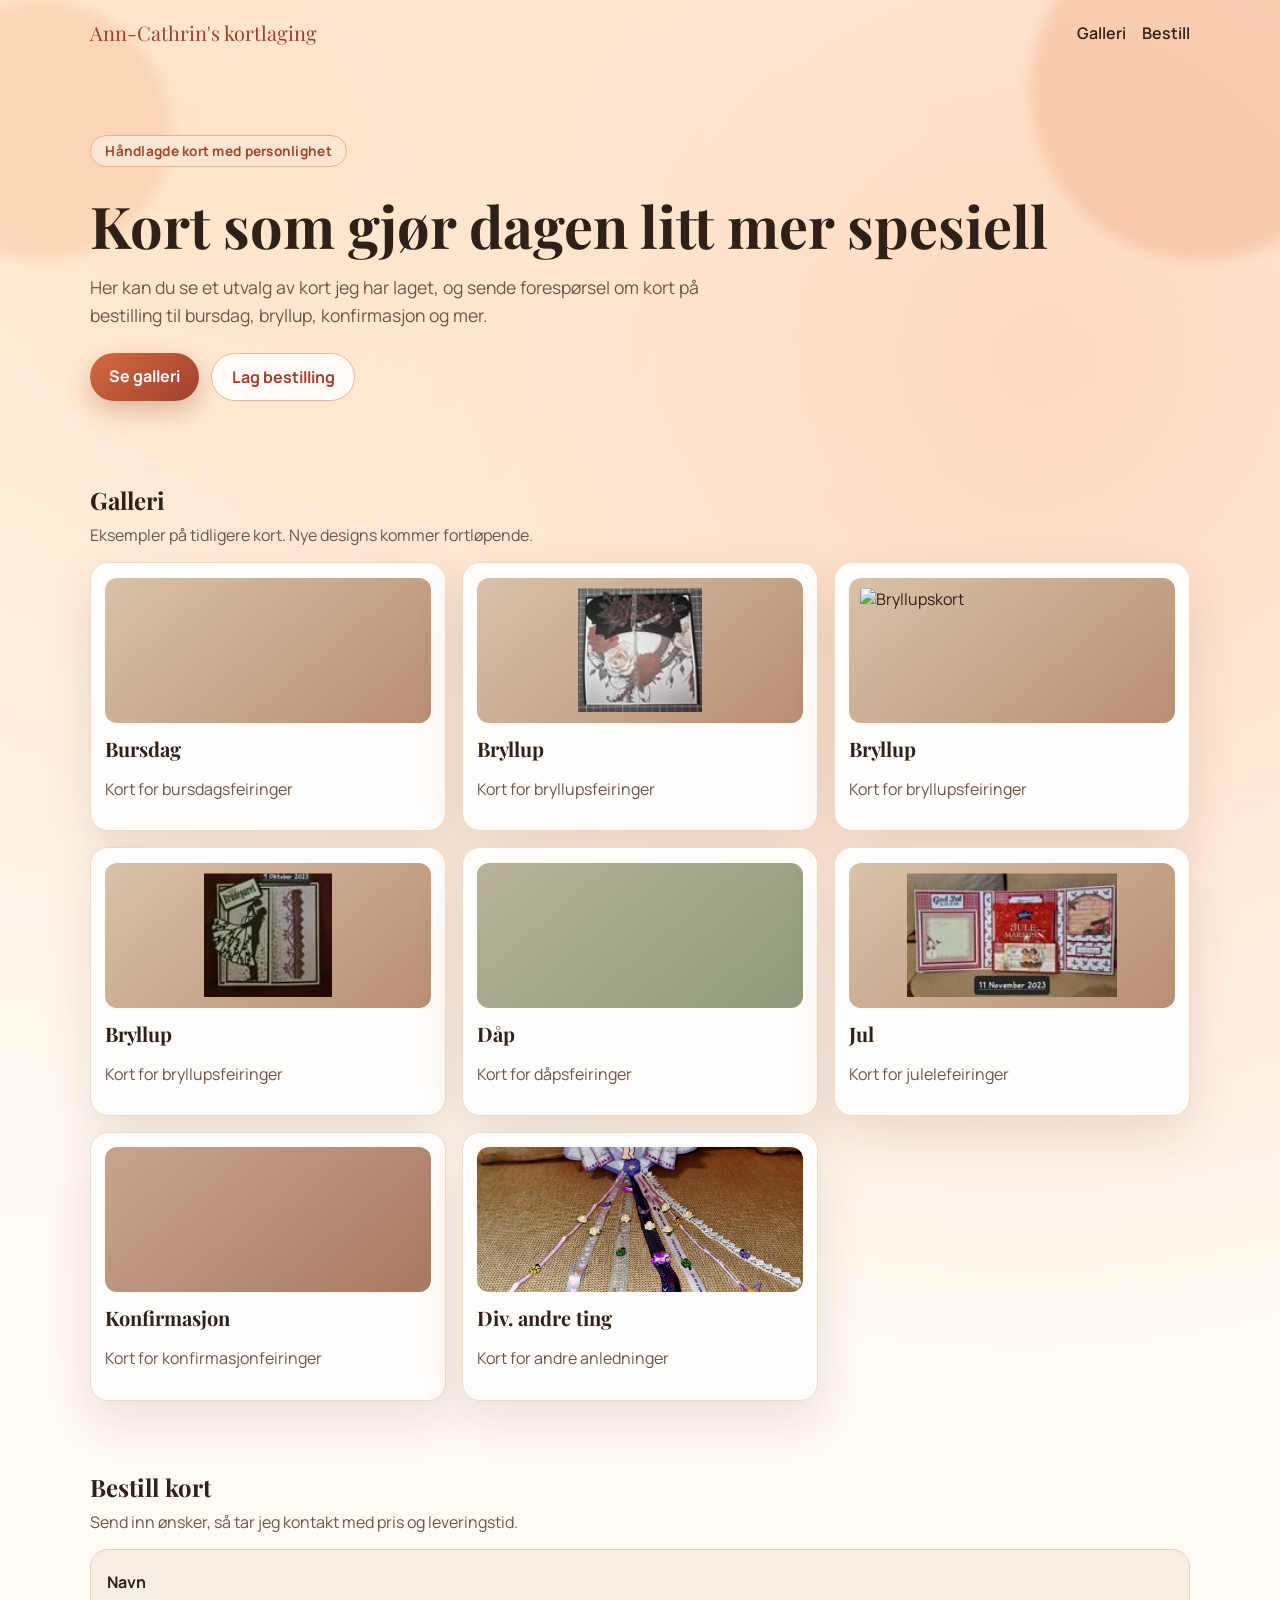
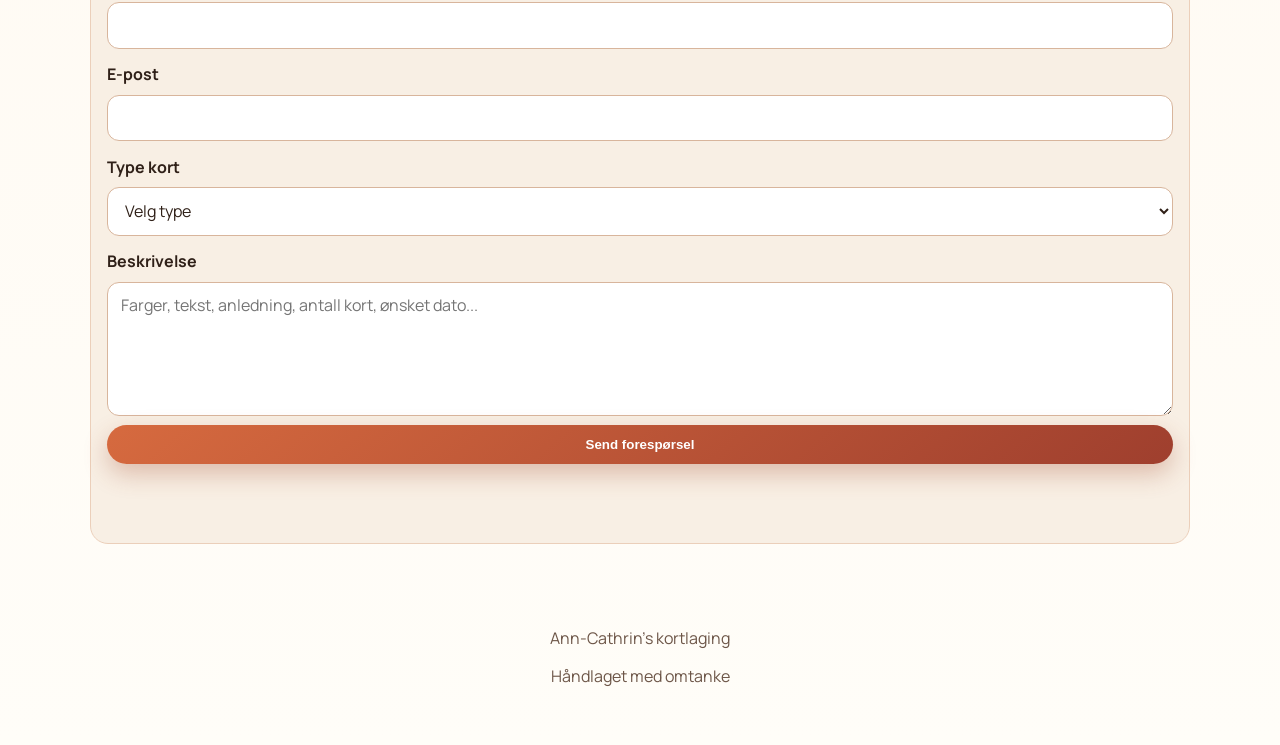
==== index.html @ 99f7aef5 "update2.08" ====
<!DOCTYPE html>
<html lang="no">
<head>
  <meta charset="UTF-8" />
  <meta name="viewport" content="width=device-width, initial-scale=1.0" />
  <title>Ann-Cathrin's kortlaging</title>
  <meta name="description" content="Håndlagde kort, Design, inspirasjon og kreative prosjekter. Se galleri og send bestilling." />
  <link rel="preconnect" href="https://fonts.googleapis.com" />
  <link rel="preconnect" href="https://fonts.gstatic.com" crossorigin />
  <link href="https://fonts.googleapis.com/css2?family=Manrope:wght@400;500;700;800&family=Playfair+Display:wght@600;700&display=swap" rel="stylesheet" />
  <link rel="stylesheet" href="styles.css" />
</head>
<body>
  <div class="bg-shape bg-shape-1" aria-hidden="true"></div>
  <div class="bg-shape bg-shape-2" aria-hidden="true"></div>
  <header class="hero" id="hjem">
    <nav class="top-nav container">
      <a class="brand" href="#hjem">Ann-Cathrin's kortlaging</a>
      <div class="nav-links">
        <a class="gallery-link" href="#galleri">Galleri</a>
        <a href="#bestilling">Bestill</a>
      </div>
    </nav>

    <section class="hero-content container">
      <p class="badge">Håndlagde kort med personlighet</p>
      <h1>Kort som gjør dagen litt mer spesiell</h1>
      <p class="lead">Her kan du se et utvalg av kort jeg har laget, og sende forespørsel om kort på bestilling til bursdag, bryllup, konfirmasjon og mer.</p>
      <div class="hero-actions">
        <a class="button primary gallery-link" href="#galleri">Se galleri</a>
        <a class="button ghost" href="#bestilling">Lag bestilling</a>
      </div>
    </section>
  </header>

  <main>
    <section id="galleri" class="container section">
      <div class="section-header">
        <h2>Galleri</h2>
        <p>Eksempler på tidligere kort. Nye designs kommer fortløpende.</p>
      </div>

      <div class="card-grid" id="cardGrid">
        <a class="card-link" href="#galleri" data-filter="bursdag">
          <article class="kortkort" data-kategori="bursdag">
            <div class="kortbilde farge-1"></div>
            <h3>Bursdag</h3>
            <p>Kort for bursdagsfeiringer</p>
          </article>
        </a>

        <a class="card-link" href="#galleri" data-filter="bryllup">
          <article class="kortkort" data-kategori="bryllup">
            <img class="kortbilde kortbilde--liten" src="imgs/sma-bilder/Brylup_blomst_liten.jpg" data-large="imgs/store-bilder/Bryllup_blomster.jpg" alt="Bryllupskort" />
            <h3>Bryllup</h3>
            <p>Kort for bryllupsfeiringer</p>
          </article>
        </a>

        <a class="card-link" href="#galleri" data-filter="bryllup">
          <article class="kortkort" data-kategori="bryllup">
            <img class="kortbilde kortbilde--liten" src="imgs/sma-bilder/Bryllup_ekteskap_liten.jpg" data-large="imgs/store-bilder/Bryllup_ekteskap.jpg" alt="Bryllupskort" />
            <h3>Bryllup</h3>
            <p>Kort for bryllupsfeiringer</p>
          </article>
        </a>

        <a class="card-link" href="#galleri" data-filter="bryllup">
          <article class="kortkort" data-kategori="bryllup">
            <img class="kortbilde kortbilde--liten" src="imgs/sma-bilder/Bryllup_brudepar_liten.jpg" data-large="imgs/store-bilder/Bryllup_brudepar.jpg" alt="Bryllupskort" />
            <h3>Bryllup</h3>
            <p>Kort for bryllupsfeiringer</p>
          </article>
        </a>

        <a class="card-link" href="#galleri" data-filter="dåp">
          <article class="kortkort" data-kategori="dåp">
            <div class="kortbilde farge-3"></div>
            <h3>Dåp</h3>
            <p>Kort for dåpsfeiringer</p>
          </article>
        </a>

        <a class="card-link" href="#galleri" data-filter="jul">
          <article class="kortkort" data-kategori="jul">
            <img class="kortbilde kortbilde--liten" src="imgs/sma-bilder/Jul_liten.jpg" data-large="imgs/store-bilder/jul.png" alt="Julekort" />
            <h3>Jul</h3>
            <p>Kort for julelefeiringer</p>
          </article>
        </a>

        <a class="card-link" href="#galleri" data-filter="konfirmasjon">
          <article class="kortkort" data-kategori="konfirmasjon">
            <div class="kortbilde farge-5"></div>
            <h3>Konfirmasjon</h3>
            <p>Kort for konfirmasjonfeiringer</p>
          </article>
        </a>





        <a class="card-link" href="#galleri" data-filter="div">
          <article class="kortkort" data-kategori="div">
            <img class="kortbilde" src="imgs/store-bilder/Sløyfekort.jpg" alt="Kort for diverse anledninger" />
            <h3>Div. andre ting</h3>
            <p>Kort for andre anledninger</p>
          </article>
        </a>
      </div>

      <section class="kortdetalj" id="kortdetalj" aria-live="polite" hidden>
        <button class="back-button" type="button" id="tilbakeTilGalleri">Tilbake til galleriet</button>
        <div class="kortdetalj-innhold" id="kortdetaljInnhold"></div>
      </section>
    </section>

    <section id="bestilling" class="container section">
      <div class="section-header">
        <h2>Bestill kort</h2>
        <p>Send inn ønsker, så tar jeg kontakt med pris og leveringstid.</p>
      </div>

      <form id="bestillingsSkjema" class="order-form" action="https://formsubmit.co/ann-c-la@online.no" method="POST" novalidate>
        <input type="hidden" name="_captcha" value="false" />
        <label for="navn">Navn</label>
        <input id="navn" name="navn" type="text" required />

        <label for="epost">E-post</label>
        <input id="epost" name="epost" type="email" required />

        <label for="kategori">Type kort</label>
        <select id="kategori" name="kategori" required>
          <option value="">Velg type</option>
          <option value="Bursdag">Bursdag</option>
          <option value="Bryllup">Bryllup</option>
          <option value="Konfirmasjon">Konfirmasjon</option>
          <option value="Jul">Jul</option>
          <option value="Dåp">Dåp</option>
          <option value="Div. andre ting">Div. andre ting</option>
        </select>

        <label for="beskrivelse">Beskrivelse</label>
        <textarea id="beskrivelse" name="beskrivelse" rows="5" placeholder="Farger, tekst, anledning, antall kort, ønsket dato..." required></textarea>

        <button class="button primary" type="submit">Send forespørsel</button>
        <p class="form-status" id="formStatus" aria-live="polite"></p>
      </form>
    </section>
  </main>

  <footer class="footer">
    <p>Ann-Cathrin's kortlaging</p>
    <p>Håndlaget med omtanke</p>
  </footer>

  <script src="script.js"></script>
</body>
</html>
---- styles.css ----
:root {
  --bg: #fff7ee;
  --surface: #fffdfb;
  --surface-2: #f8efe4;
  --ink: #2f2018;
  --muted: #6d5648;
  --accent: #d66a3f;
  --accent-2: #9f3f2e;
  --ring: #e6a57e;
  --earth-sand: #d8c2a9;
  --earth-clay: #b98f72;
  --radius: 18px;
  --shadow: 0 20px 50px rgba(80, 42, 22, 0.12);
}

* {
  box-sizing: border-box;
}

html,
body {
  margin: 0;
  padding: 0;
}

body {
  font-family: "Manrope", sans-serif;
  color: var(--ink);
  background: radial-gradient(circle at 15% 5%, #ffe4c9 0%, transparent 40%),
              radial-gradient(circle at 80% 15%, #ffd8bf 0%, transparent 45%),
              linear-gradient(180deg, #fff6ec 0%, #fffdf8 100%);
  overflow-x: hidden;
}

.container {
  width: min(1100px, 92%);
  margin: 0 auto;
}

.bg-shape {
  position: fixed;
  z-index: -1;
  border-radius: 999px;
  filter: blur(6px);
  opacity: 0.45;
}

.bg-shape-1 {
  --earth-sand: #d8c2a9;
  --earth-clay: #b98f72;
  --earth-olive: #a6a27d;
  --earth-rose: #c39a87;
  width: 340px;
  height: 340px;
  top: -80px;
  right: -90px;
  background: #f0b289;
}

.bg-shape-2 {
  width: 260px;
  height: 260px;
  background: linear-gradient(140deg, var(--earth-sand), var(--earth-clay));
  object-fit: contain;
  padding: 0.65rem;
  left: -90px;
  background: #f6c39c;
}

.top-nav {
  display: flex;
  justify-content: space-between;
  align-items: center;
  padding: 1.2rem 0;
}

.brand {
  font-family: "Playfair Display", serif;
  font-size: 1.25rem;
  color: var(--accent-2);
  text-decoration: none;
}

.nav-links {
  display: flex;
  gap: 1rem;
}

.nav-links a {
  text-decoration: none;
  color: var(--ink);
  font-weight: 600;
}

.hero {
  position: relative;
}

.hero-content {
  padding: 3.5rem 0 3rem;
  animation: fadeUp 0.8s ease-out both;
}

.badge {
  display: inline-block;
  background: #fbe5d3;
  color: #9e4628;
  border: 1px solid #e8b28f;
  border-radius: 999px;
  padding: 0.38rem 0.9rem;
  font-size: 0.85rem;
  font-weight: 700;
  letter-spacing: 0.02em;
}

h1,
h2,
h3 {
  font-family: "Playfair Display", serif;
  margin: 0;
}

h1 {
  margin-top: 0.8rem;
  font-size: clamp(2rem, 5vw, 3.6rem);
  line-height: 1.1;
}

.lead {
  max-width: 640px;
  color: var(--muted);
  font-size: 1.1rem;
  line-height: 1.6;
  margin-top: 1rem;
}

.hero-actions {
  display: flex;
  gap: 0.75rem;
  margin-top: 1.5rem;
}

.button {
  appearance: none;
  border: 0;
  border-radius: 999px;
  padding: 0.75rem 1.2rem;
  font-weight: 700;
  text-decoration: none;
  cursor: pointer;
  transition: transform 0.2s ease, box-shadow 0.2s ease;
}

.button:hover {
  transform: translateY(-2px);
}

.button.primary {
  background: linear-gradient(140deg, var(--accent), var(--accent-2));
  color: #fff;
  box-shadow: 0 10px 24px rgba(158, 70, 40, 0.3);
}

.button.ghost {
  background: rgba(255, 255, 255, 0.8);
  color: var(--accent-2);
  border: 1px solid #e6b89a;
}

.section {
  padding: 2.2rem 0;
}

.section-header {
  margin-bottom: 1rem;
}

.section-header p {
  color: var(--muted);
  margin-top: 0.5rem;
}

.filters {
  display: flex;
  flex-wrap: wrap;
  gap: 0.55rem;
  margin: 1rem 0 1.2rem;
}

.filter-btn {
  border: 1px solid #e2b695;
  background: var(--surface);
  color: #754c37;
  border-radius: 999px;
  padding: 0.5rem 0.95rem;
  font-weight: 700;
  cursor: pointer;
}

.filter-btn.active {
  background: #ffe1ca;
  border-color: #d9875e;
}

.card-grid {
  display: grid;
  grid-template-columns: repeat(3, minmax(0, 1fr));
  gap: 1rem;
}

.card-link {
  color: inherit;
  text-decoration: none;
}

.card-link:focus-visible,
.back-button:focus-visible {
  outline: 3px solid var(--ring);
  outline-offset: 4px;
}

.kortdetalj {
  margin-top: 1.5rem;
  padding: 1.2rem;
  background: var(--surface);
  border: 1px solid #efdac8;
  border-radius: var(--radius);
  box-shadow: var(--shadow);
}

.back-button {
  border: 1px solid #d8b59c;
  border-radius: 999px;
  padding: 0.55rem 0.9rem;
  background: #fff;
  color: var(--accent-2);
  font: inherit;
  font-weight: 700;
  cursor: pointer;
}

.kortdetalj-innhold {
  display: grid;
  grid-template-columns: minmax(0, 1.3fr) minmax(220px, 0.7fr);
  gap: 1.5rem;
  align-items: center;
  margin-top: 1.2rem;
}

.detaljbilde {
  width: 100%;
  min-height: 320px;
  max-height: 620px;
  object-fit: contain;
  border-radius: 12px;
}

.detaljtekst h3 {
  font-size: clamp(1.6rem, 4vw, 2.4rem);
}

.detaljtekst p:last-child {
  color: var(--muted);
  line-height: 1.6;
}

.kortkort {
  background: var(--surface);
  border: 1px solid #efdac8;
  border-radius: var(--radius);
  padding: 0.9rem;
  box-shadow: var(--shadow);
  opacity: 0;
  transform: translateY(16px);
  animation: cardIn 0.6s ease forwards;
}

.kortkort:nth-child(2) { animation-delay: 0.06s; }
.kortkort:nth-child(3) { animation-delay: 0.12s; }
.kortkort:nth-child(4) { animation-delay: 0.18s; }
.kortkort:nth-child(5) { animation-delay: 0.24s; }
.kortkort:nth-child(6) { animation-delay: 0.3s; }

.kortbilde {
  width: 100%;
  height: 145px;
  object-fit: cover;
  border-radius: 12px;
  margin-bottom: 0.75rem;
  display: block;
}

.kortbilde--liten {
  width: 100%;
  height: 145px;
  max-width: 100%;
  object-fit: contain;
  background: linear-gradient(140deg, var(--earth-sand), var(--earth-clay));
  padding: 0.65rem;
}

.kortdetalj[hidden] {
  display: none;
}

.farge-1 { background: linear-gradient(140deg, #d8c2a9, #b98f72); }
.farge-2 { background: linear-gradient(140deg, #cbb9a4, #a6a27d); }
.farge-3 { background: linear-gradient(140deg, #b7b39a, #8f9b7a); }
.farge-4 { background: linear-gradient(140deg, #d3bd91, #a7895d); }
.farge-5 { background: linear-gradient(140deg, #c9a58e, #a87961); }
.farge-6 { background: linear-gradient(140deg, #c9b0a0, #9e8172); }

.kortkort h3 {
  font-size: 1.25rem;
}

.kortkort p {
  color: var(--muted);
}

.order-form {
  display: grid;
  gap: 0.6rem;
  background: var(--surface-2);
  border: 1px solid #ebcfba;
  border-radius: var(--radius);
  padding: 1rem;
}

.order-form label {
  font-weight: 700;
  margin-top: 0.3rem;
}

.order-form input,
.order-form select,
.order-form textarea {
  border: 1px solid #d8b59c;
  border-radius: 12px;
  padding: 0.7rem 0.8rem;
  font: inherit;
  color: var(--ink);
  background: #fff;
}

.order-form input:focus,
.order-form select:focus,
.order-form textarea:focus {
  outline: 3px solid color-mix(in srgb, var(--ring) 45%, transparent);
  border-color: var(--accent);
}

.form-status {
  min-height: 1.3em;
  color: #874831;
  font-weight: 600;
}

.footer {
  text-align: center;
  color: var(--muted);
  padding: 2rem 1rem 2.6rem;
}

@keyframes fadeUp {
  from {
    opacity: 0;
    transform: translateY(12px);
  }
  to {
    opacity: 1;
    transform: translateY(0);
  }
}

@keyframes cardIn {
  to {
    opacity: 1;
    transform: translateY(0);
  }
}

@media (max-width: 900px) {
  .card-grid {
    grid-template-columns: repeat(2, minmax(0, 1fr));
  }
}

@media (max-width: 640px) {
  .top-nav {
    flex-direction: column;
    gap: 0.8rem;
  }

  .hero-actions {
    flex-direction: column;
    align-items: flex-start;
  }

  .card-grid {
    grid-template-columns: 1fr;
  }
}
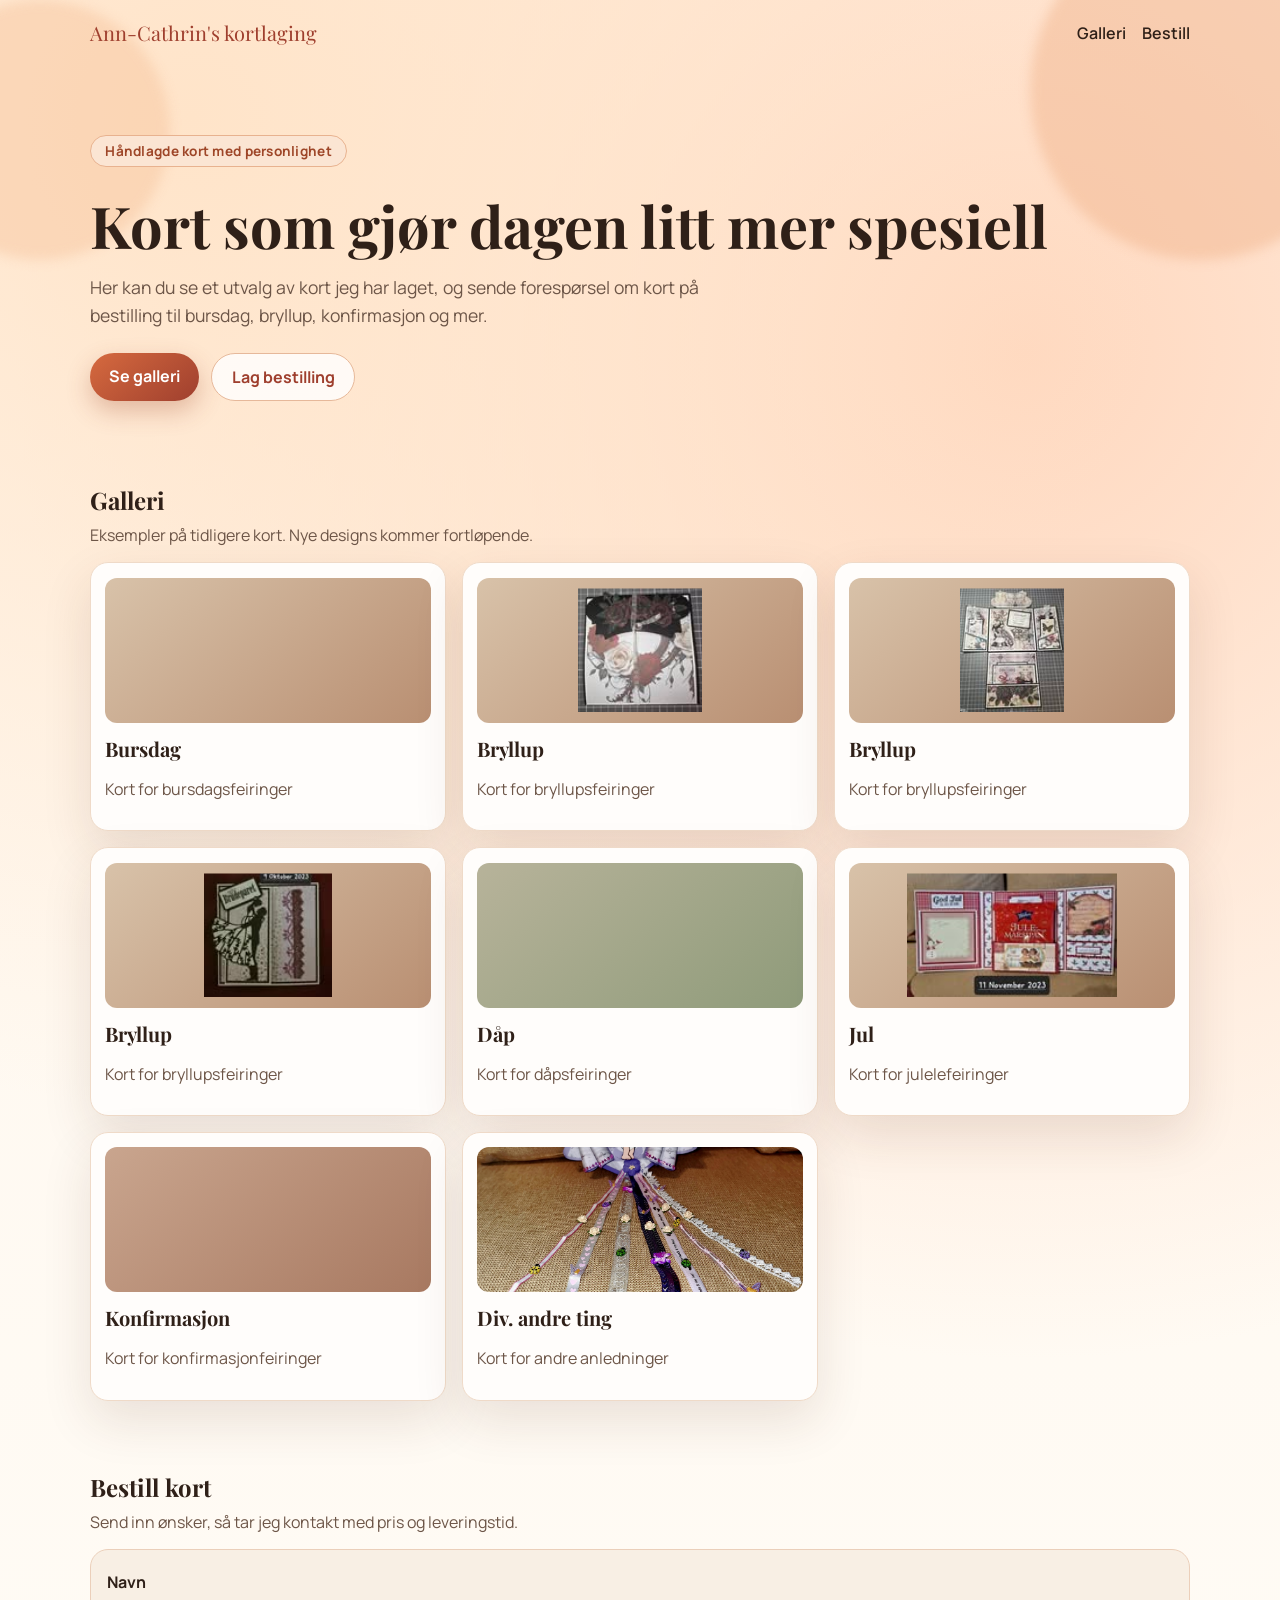
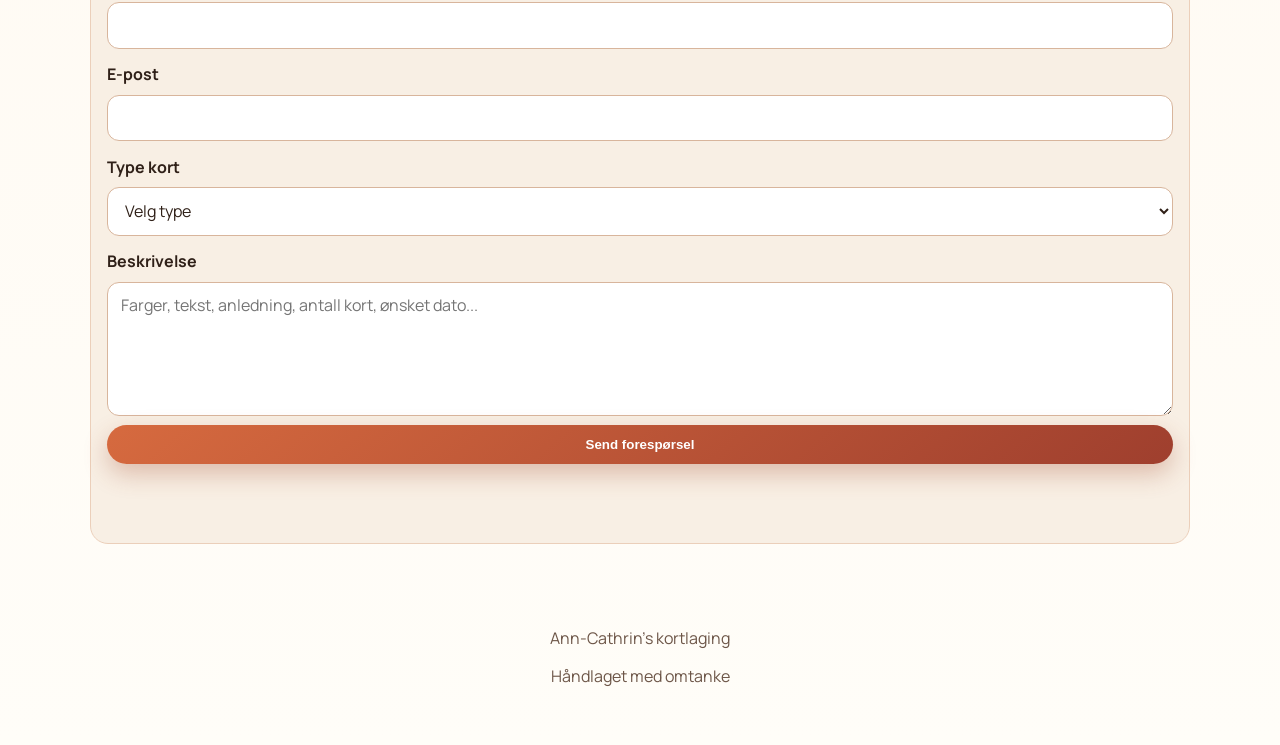
==== commit 739f19e5: "update2.09" ====
--- a/index.html
+++ b/index.html
@@ -59,7 +59,7 @@
 
         <a class="card-link" href="#galleri" data-filter="bryllup">
           <article class="kortkort" data-kategori="bryllup">
-            <img class="kortbilde kortbilde--liten" src="imgs/sma-bilder/Bryllup_ekteskap_liten.jpg" data-large="imgs/store-bilder/Bryllup_ekteskap.jpg" alt="Bryllupskort" />
+            <img class="kortbilde kortbilde--liten" src="imgs/sma-bilder/Bryllup_Ekteskap_liten.jpg" data-large="imgs/store-bilder/Bryllup_Ekteskap.jpg" alt="Bryllupskort" />
             <h3>Bryllup</h3>
             <p>Kort for bryllupsfeiringer</p>
           </article>
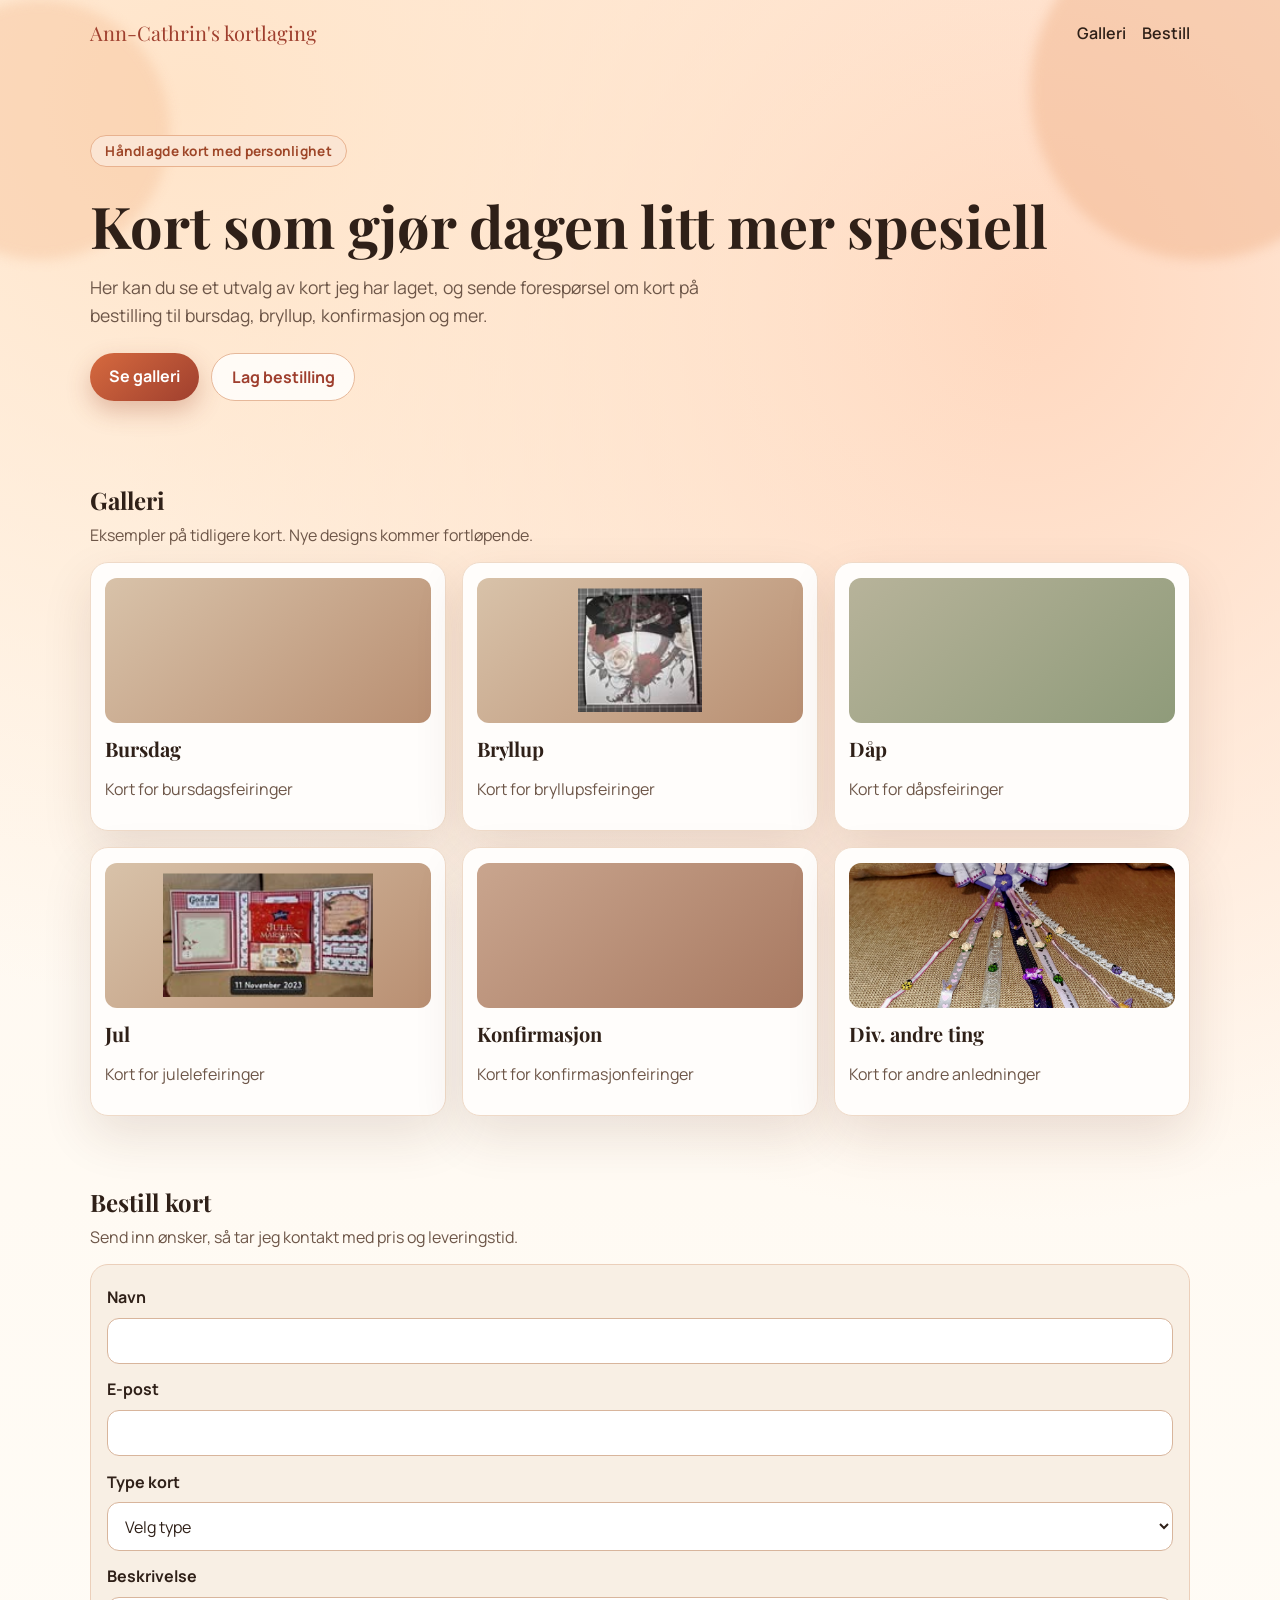
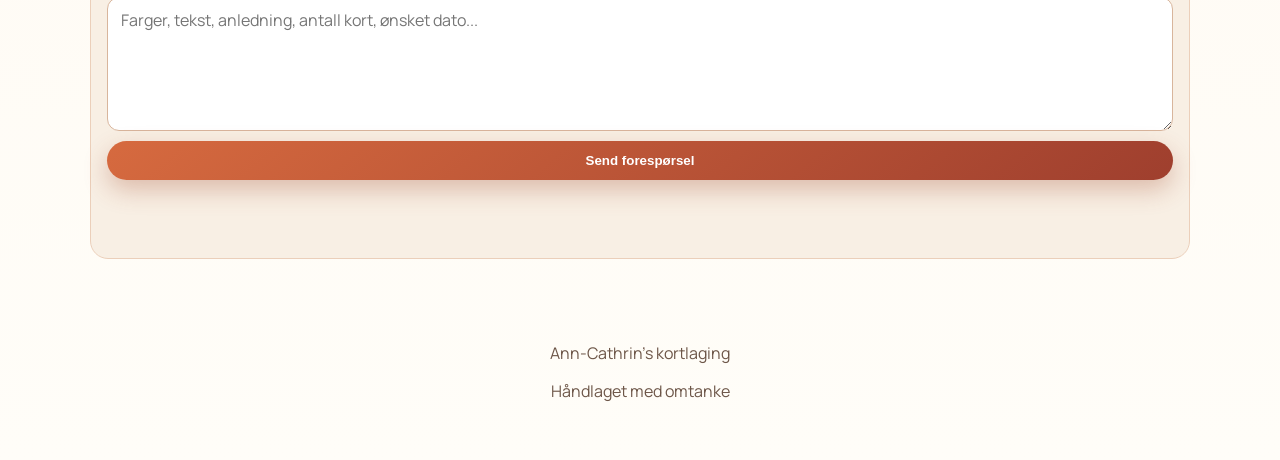
==== commit cfc05252: "update2.10" ====
--- a/index.html
+++ b/index.html
@@ -41,7 +41,7 @@
       </div>
 
       <div class="card-grid" id="cardGrid">
-        <a class="card-link" href="#galleri" data-filter="bursdag">
+        <a class="card-link" href="#galleri" data-filter="bursdag" data-main="true">
           <article class="kortkort" data-kategori="bursdag">
             <div class="kortbilde farge-1"></div>
             <h3>Bursdag</h3>
@@ -49,7 +49,7 @@
           </article>
         </a>
 
-        <a class="card-link" href="#galleri" data-filter="bryllup">
+        <a class="card-link" href="#galleri" data-filter="bryllup" data-main="true">
           <article class="kortkort" data-kategori="bryllup">
             <img class="kortbilde kortbilde--liten" src="imgs/sma-bilder/Brylup_blomst_liten.jpg" data-large="imgs/store-bilder/Bryllup_blomster.jpg" alt="Bryllupskort" />
             <h3>Bryllup</h3>
@@ -57,7 +57,7 @@
           </article>
         </a>
 
-        <a class="card-link" href="#galleri" data-filter="bryllup">
+        <a class="card-link" href="#galleri" data-filter="bryllup" data-main="false">
           <article class="kortkort" data-kategori="bryllup">
             <img class="kortbilde kortbilde--liten" src="imgs/sma-bilder/Bryllup_Ekteskap_liten.jpg" data-large="imgs/store-bilder/Bryllup_Ekteskap.jpg" alt="Bryllupskort" />
             <h3>Bryllup</h3>
@@ -65,7 +65,7 @@
           </article>
         </a>
 
-        <a class="card-link" href="#galleri" data-filter="bryllup">
+        <a class="card-link" href="#galleri" data-filter="bryllup" data-main="false">
           <article class="kortkort" data-kategori="bryllup">
             <img class="kortbilde kortbilde--liten" src="imgs/sma-bilder/Bryllup_brudepar_liten.jpg" data-large="imgs/store-bilder/Bryllup_brudepar.jpg" alt="Bryllupskort" />
             <h3>Bryllup</h3>
@@ -73,7 +73,7 @@
           </article>
         </a>
 
-        <a class="card-link" href="#galleri" data-filter="dåp">
+        <a class="card-link" href="#galleri" data-filter="dåp" data-main="true" data-main="true">
           <article class="kortkort" data-kategori="dåp">
             <div class="kortbilde farge-3"></div>
             <h3>Dåp</h3>
@@ -81,7 +81,7 @@
           </article>
         </a>
 
-        <a class="card-link" href="#galleri" data-filter="jul">
+        <a class="card-link" href="#galleri" data-filter="jul" data-main="true" data-main="true">
           <article class="kortkort" data-kategori="jul">
             <img class="kortbilde kortbilde--liten" src="imgs/sma-bilder/Jul_liten.jpg" data-large="imgs/store-bilder/jul.png" alt="Julekort" />
             <h3>Jul</h3>
@@ -89,7 +89,7 @@
           </article>
         </a>
 
-        <a class="card-link" href="#galleri" data-filter="konfirmasjon">
+        <a class="card-link" href="#galleri" data-filter="konfirmasjon" data-main="true" data-main="true">
           <article class="kortkort" data-kategori="konfirmasjon">
             <div class="kortbilde farge-5"></div>
             <h3>Konfirmasjon</h3>
@@ -101,7 +101,7 @@
 
 
 
-        <a class="card-link" href="#galleri" data-filter="div">
+        <a class="card-link" href="#galleri" data-filter="div" data-main="true">
           <article class="kortkort" data-kategori="div">
             <img class="kortbilde" src="imgs/store-bilder/Sløyfekort.jpg" alt="Kort for diverse anledninger" />
             <h3>Div. andre ting</h3>
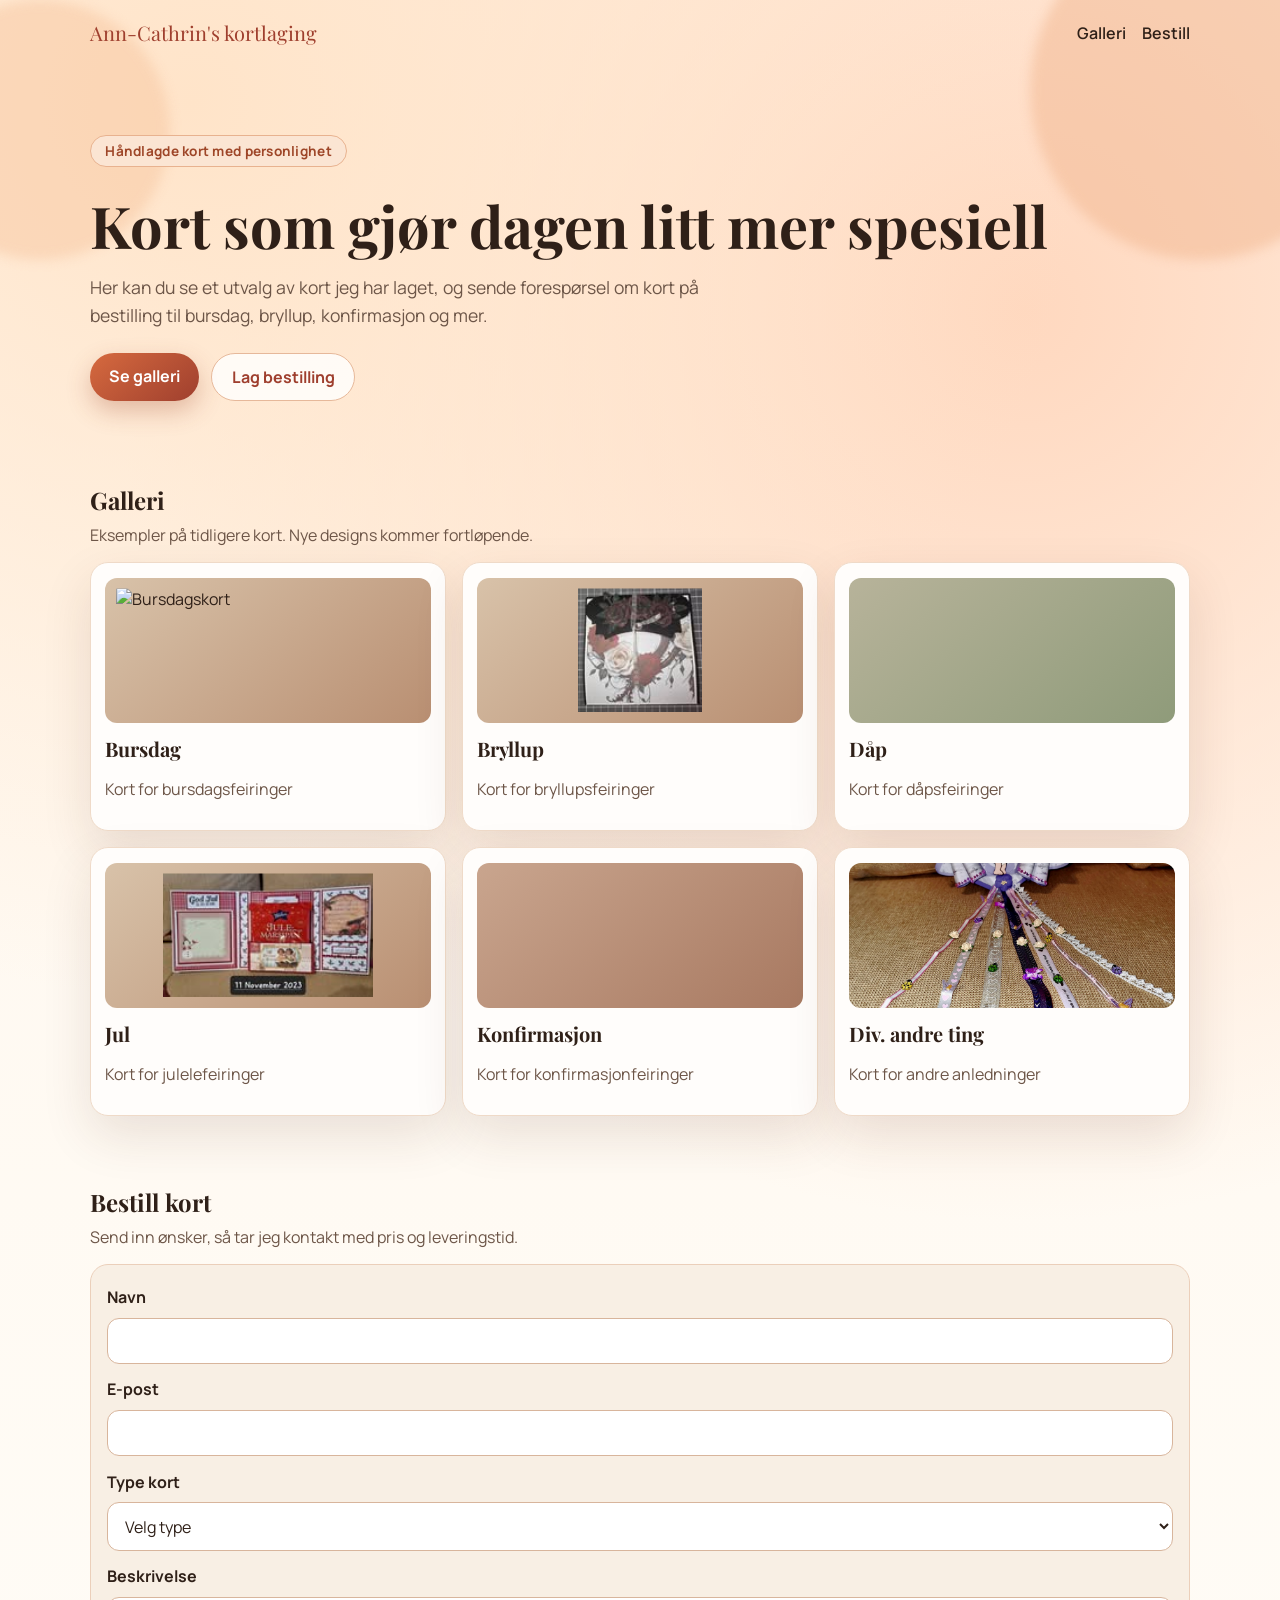
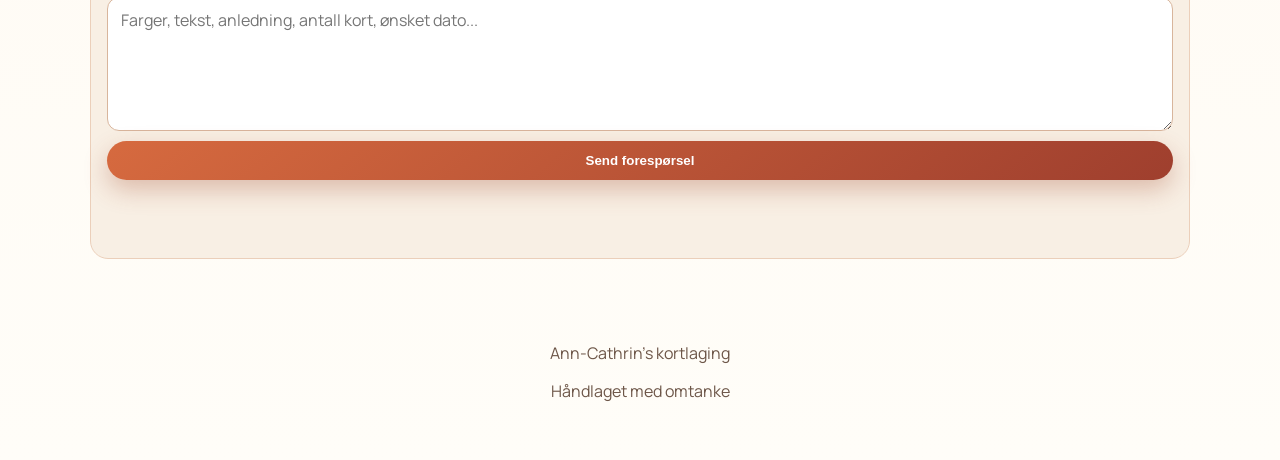
==== commit 5259026d: "update2.11" ====
--- a/index.html
+++ b/index.html
@@ -43,7 +43,7 @@
       <div class="card-grid" id="cardGrid">
         <a class="card-link" href="#galleri" data-filter="bursdag" data-main="true">
           <article class="kortkort" data-kategori="bursdag">
-            <div class="kortbilde farge-1"></div>
+            <img class="kortbilde kortbilde--liten" src="imgs/sma-bilder/Bursdag_liten.jpg" data-large="imgs/store-bilder/Bursdag_ung_dame.jpg" alt="Bursdagskort" />
             <h3>Bursdag</h3>
             <p>Kort for bursdagsfeiringer</p>
           </article>
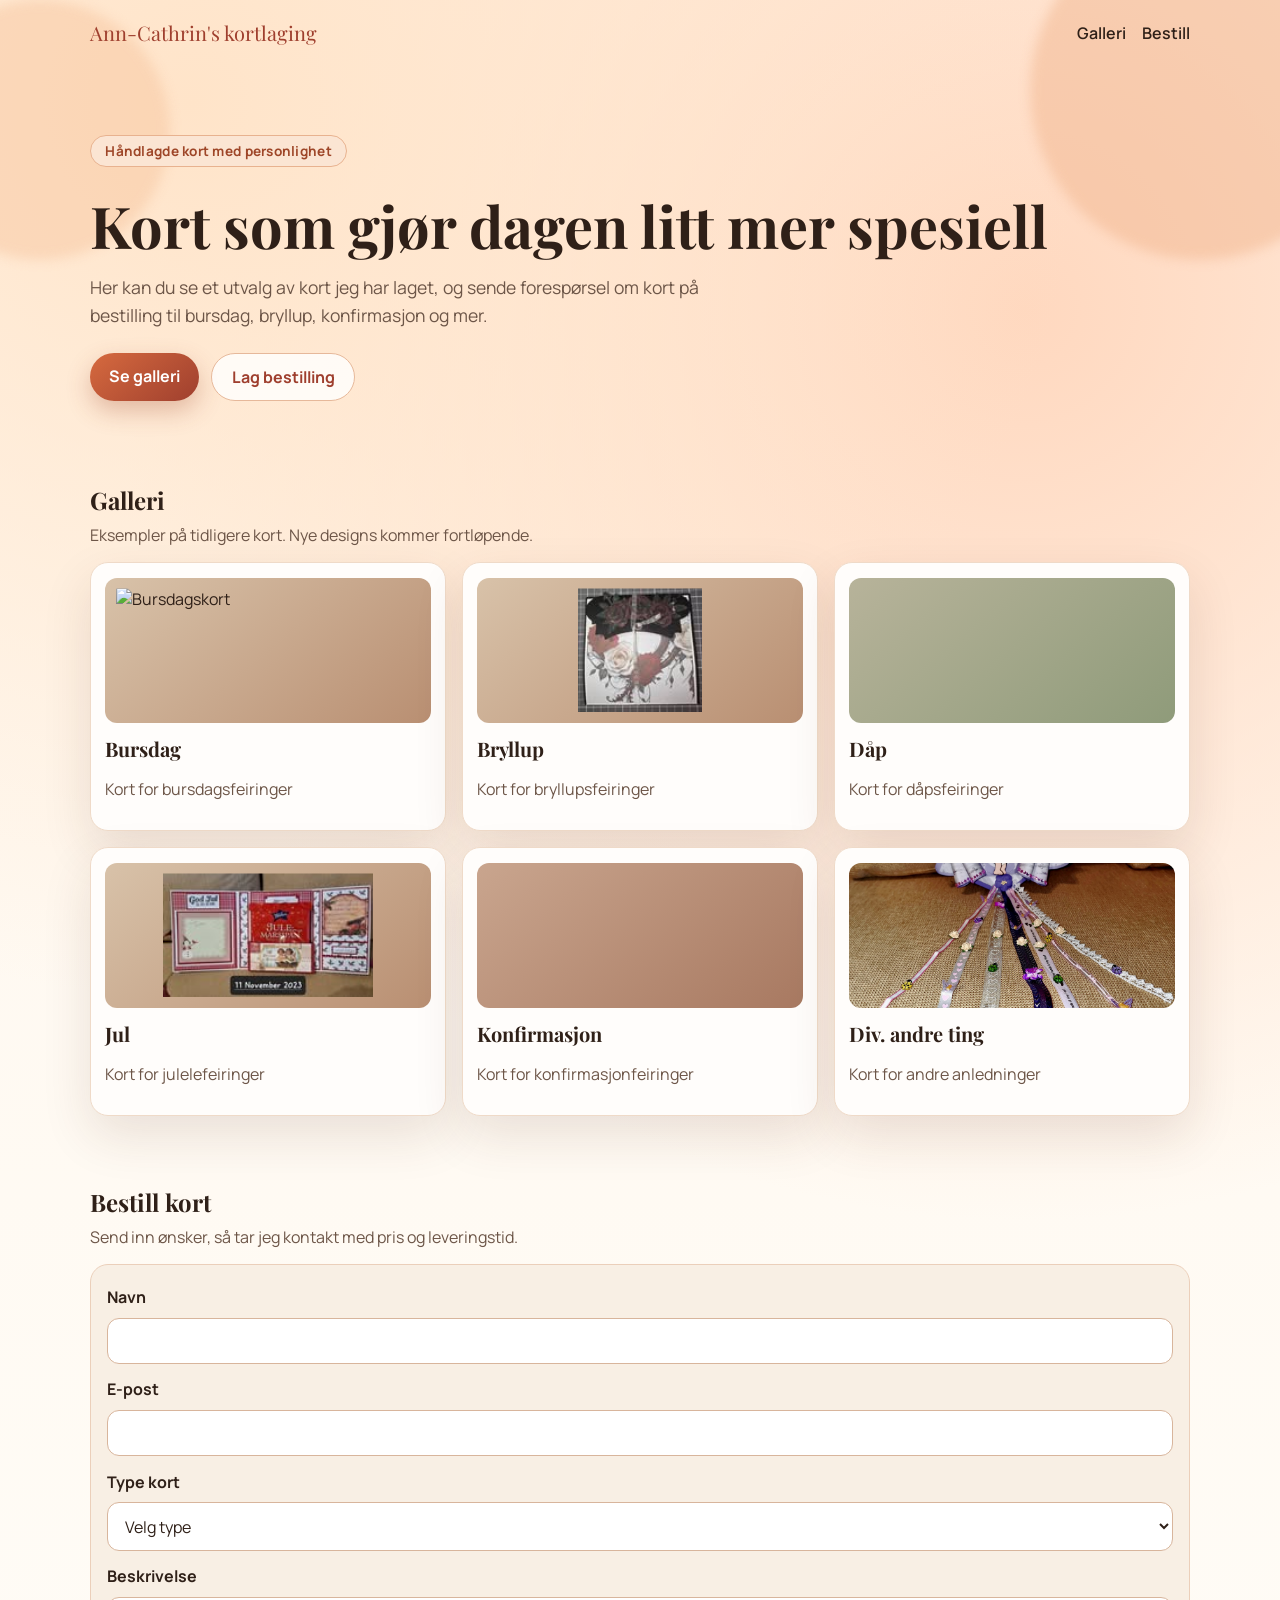
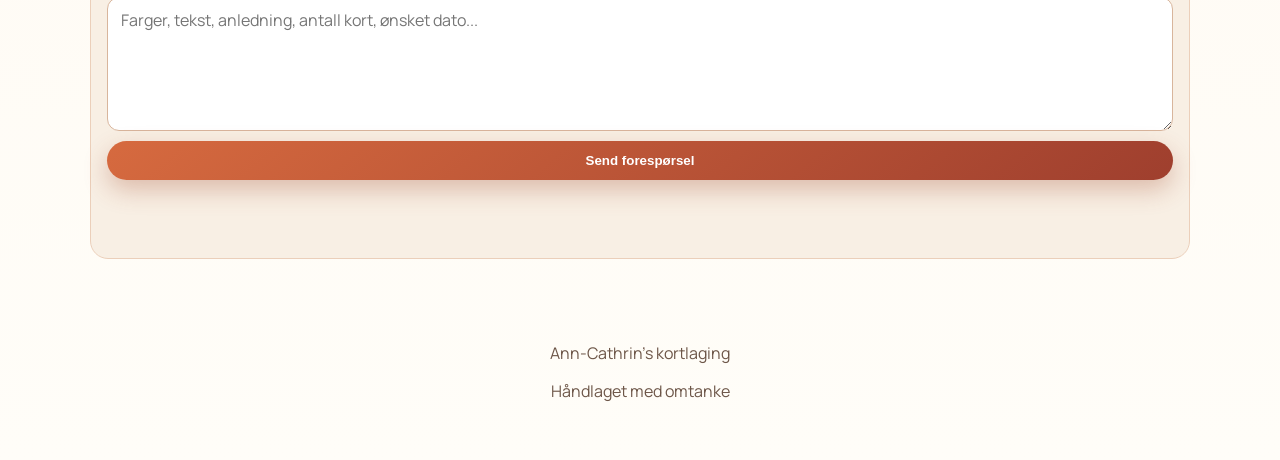
==== commit 39e477f9: "update2.12" ====
--- a/index.html
+++ b/index.html
@@ -43,7 +43,7 @@
       <div class="card-grid" id="cardGrid">
         <a class="card-link" href="#galleri" data-filter="bursdag" data-main="true">
           <article class="kortkort" data-kategori="bursdag">
-            <img class="kortbilde kortbilde--liten" src="imgs/sma-bilder/Bursdag_liten.jpg" data-large="imgs/store-bilder/Bursdag_ung_dame.jpg" alt="Bursdagskort" />
+            <img class="kortbilde kortbilde--liten" src="imgs/sma-bilder/Bursdag_ung_dame-liten.jpg" data-large="imgs/store-bilder/Bursdag_ung_dame.jpg" alt="Bursdagskort" />
             <h3>Bursdag</h3>
             <p>Kort for bursdagsfeiringer</p>
           </article>
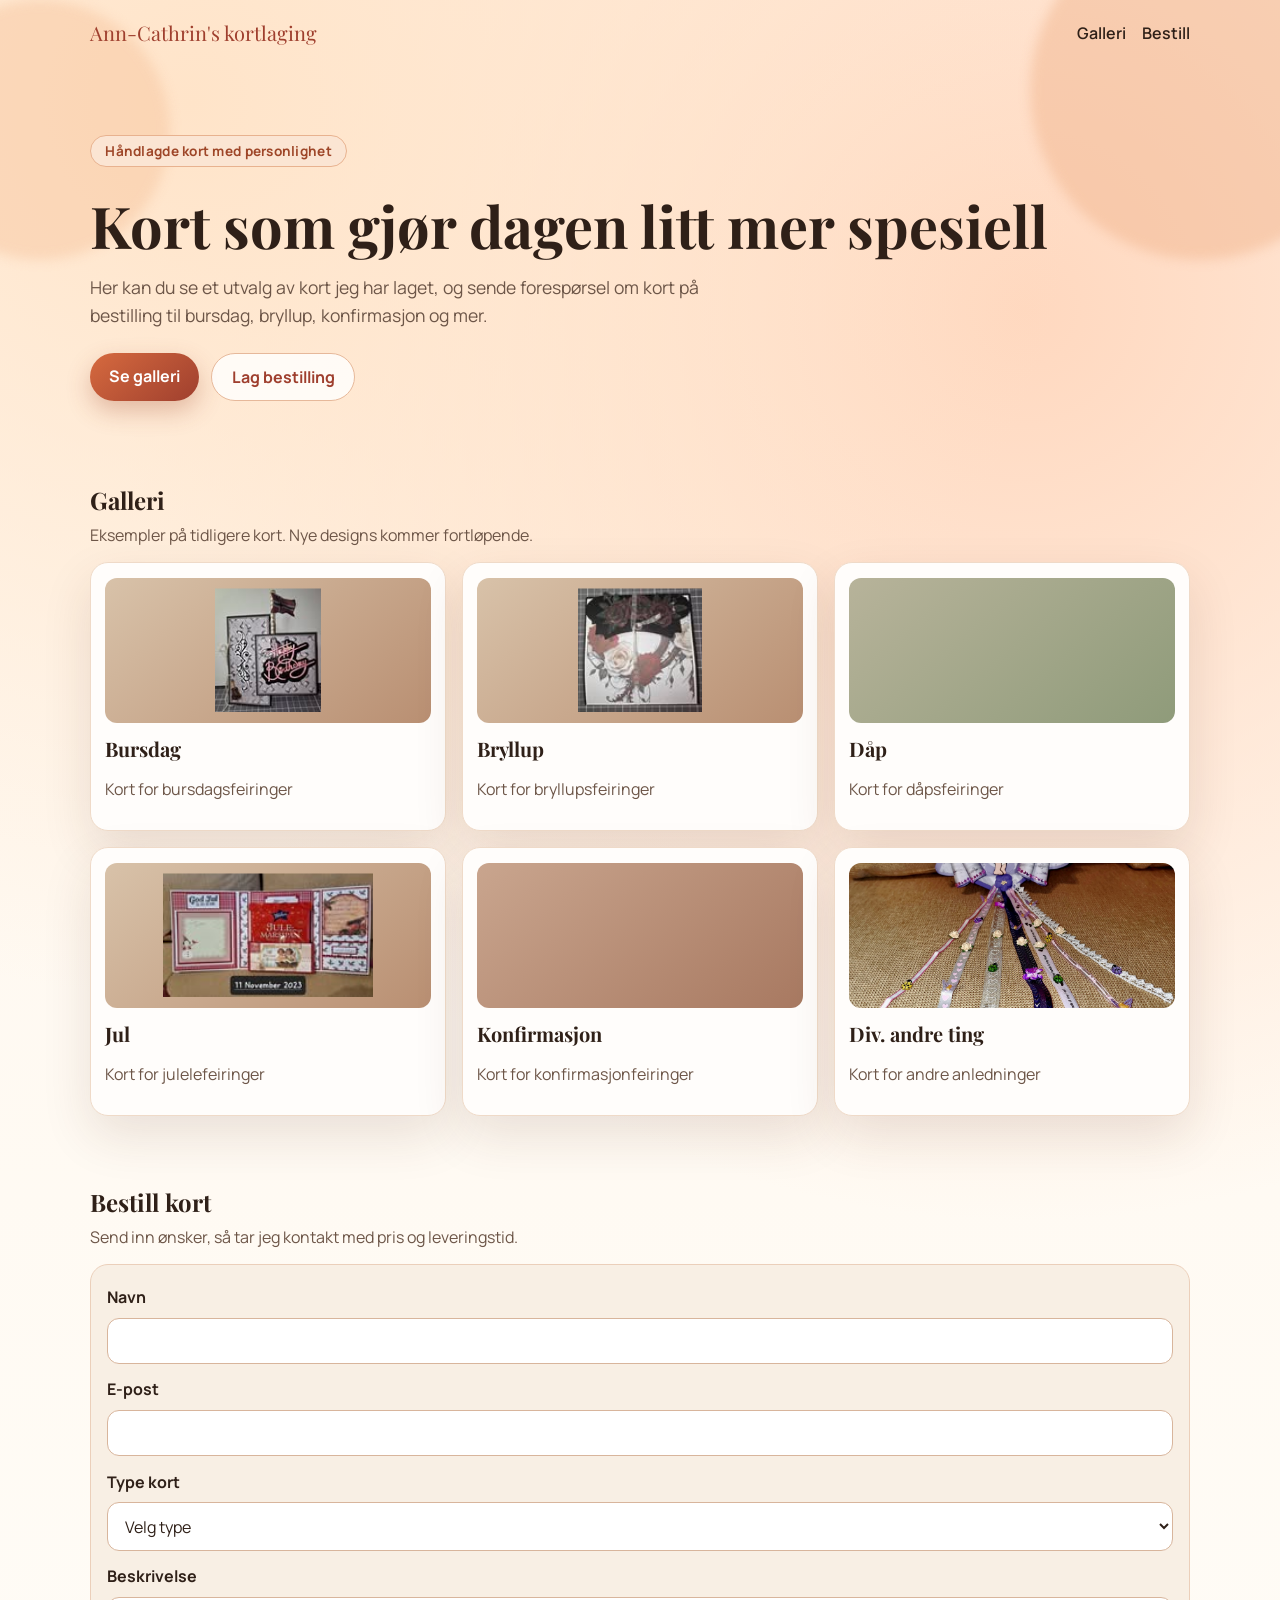
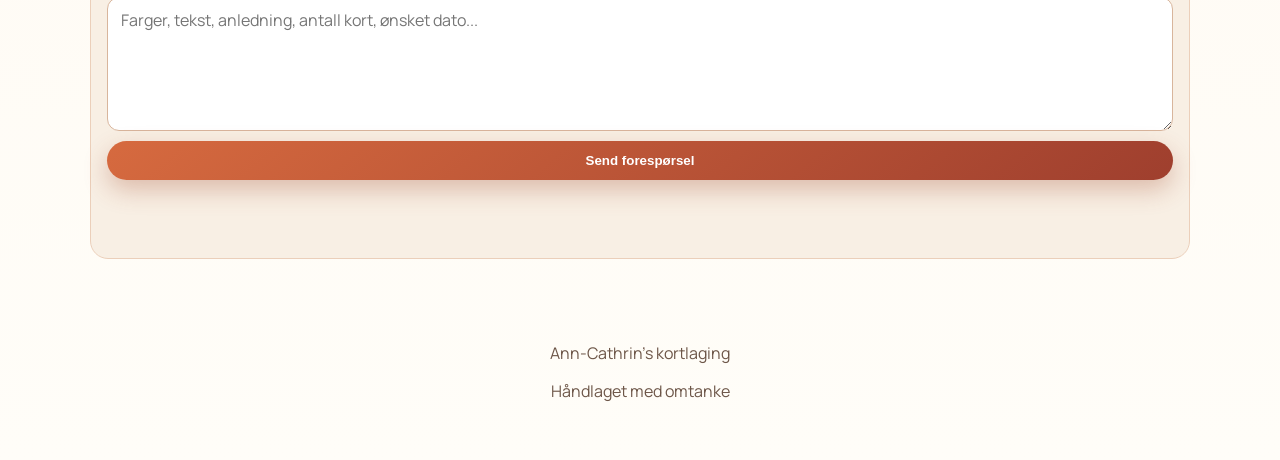
==== commit d7a70889: "update2.13" ====
--- a/index.html
+++ b/index.html
@@ -43,7 +43,7 @@
       <div class="card-grid" id="cardGrid">
         <a class="card-link" href="#galleri" data-filter="bursdag" data-main="true">
           <article class="kortkort" data-kategori="bursdag">
-            <img class="kortbilde kortbilde--liten" src="imgs/sma-bilder/Bursdag_ung_dame-liten.jpg" data-large="imgs/store-bilder/Bursdag_ung_dame.jpg" alt="Bursdagskort" />
+            <img class="kortbilde kortbilde--liten" src="imgs/sma-bilder/Bursdag_ung_dame-Liten.jpg" data-large="imgs/store-bilder/Bursdag_ung_dame.jpg" alt="Bursdagskort" />
             <h3>Bursdag</h3>
             <p>Kort for bursdagsfeiringer</p>
           </article>
